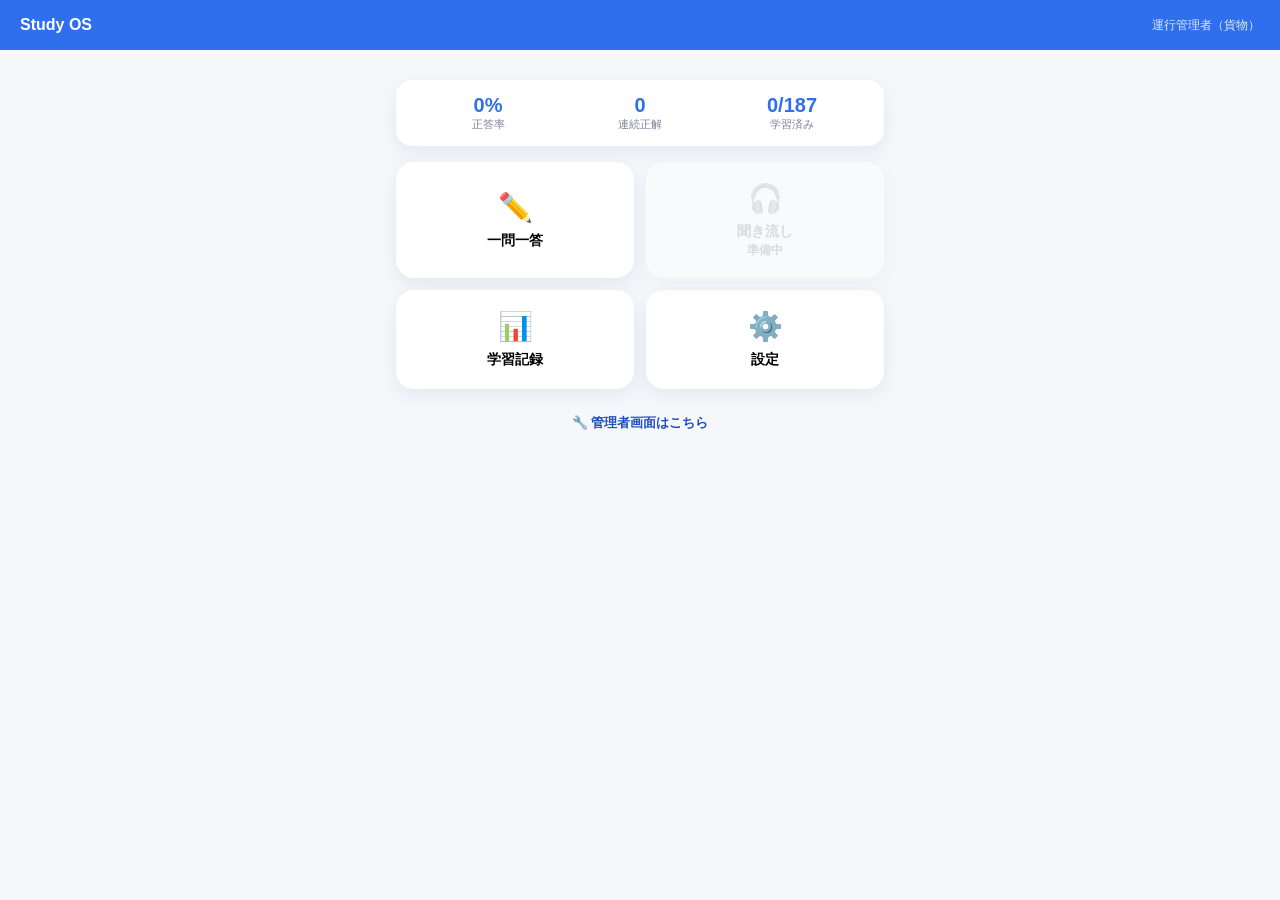
==== index.html @ a539cd66 "Study OS: 運行管理者試験対策アプリ 初回公開" ====
<!DOCTYPE html>
<html lang="ja">
<head>
<meta charset="UTF-8">
<meta name="viewport" content="width=device-width, initial-scale=1.0">
<title>Study OS</title>
<link rel="stylesheet" href="css/style.css">
</head>
<body>
  <header class="appbar">
    <span id="appbarTitle">Study OS</span>
    <span class="cert" id="appbarCert"></span>
  </header>
  <main id="app"></main>

  <script src="js/data.js?v=2"></script>
  <script src="js/app.js?v=2"></script>
</body>
</html>
---- css/style.css ----
:root {
  --primary: #2f6fed;
  --primary-dark: #1d4fbd;
  --ok: #06d6a0;
  --ng: #ff5566;
  --bg: #f5f7fb;
  --card: #ffffff;
  --ink: #22273a;
  --sub: #7a8199;
  --shadow: 0 6px 18px rgba(30,60,120,0.08);
}
* { box-sizing: border-box; }
body {
  margin: 0;
  font-family: "Hiragino Sans", "Yu Gothic", sans-serif;
  background: var(--bg);
  color: var(--ink);
  padding-bottom: 80px;
}
header.appbar {
  background: var(--primary);
  color: white;
  padding: 16px 20px;
  font-weight: 700;
  font-size: 16px;
  position: sticky;
  top: 0;
  z-index: 10;
  display: flex;
  align-items: center;
  justify-content: space-between;
}
header.appbar .cert {
  font-size: 12px;
  opacity: 0.85;
  font-weight: 500;
}
main {
  max-width: 520px;
  margin: 0 auto;
  padding: 16px;
}

/* ホーム */
.menu-grid {
  display: grid;
  grid-template-columns: 1fr 1fr;
  gap: 12px;
  margin-top: 16px;
}
.menu-card {
  background: var(--card);
  border-radius: 18px;
  box-shadow: var(--shadow);
  padding: 20px 14px;
  text-align: center;
  cursor: pointer;
  border: none;
  font-family: inherit;
}
.menu-card .icon { font-size: 28px; display: block; margin-bottom: 8px; }
.menu-card .label { font-weight: 700; font-size: 14px; }
.menu-card:disabled { opacity: 0.45; cursor: default; }

.stats-bar {
  background: var(--card);
  border-radius: 16px;
  box-shadow: var(--shadow);
  padding: 14px 16px;
  display: flex;
  justify-content: space-between;
  margin-top: 14px;
}
.stats-bar .stat { text-align: center; flex: 1; }
.stats-bar .num { font-size: 20px; font-weight: 800; color: var(--primary); }
.stats-bar .label { font-size: 11px; color: var(--sub); }

/* 問題カード */
.q-card {
  background: var(--card);
  border-radius: 18px;
  box-shadow: var(--shadow);
  padding: 20px;
  margin-top: 16px;
}
.q-meta {
  display: flex;
  gap: 8px;
  font-size: 11px;
  margin-bottom: 10px;
}
.q-meta span {
  background: #eef2ff;
  color: var(--primary-dark);
  padding: 3px 8px;
  border-radius: 999px;
  font-weight: 600;
}
.q-text {
  font-size: 16px;
  font-weight: 700;
  line-height: 1.6;
  margin-bottom: 16px;
}
.choice {
  display: block;
  width: 100%;
  text-align: left;
  background: #fafbff;
  border: 1.5px solid #e4e8f5;
  border-radius: 12px;
  padding: 12px 14px;
  margin-bottom: 10px;
  font-size: 14px;
  cursor: pointer;
  font-family: inherit;
}
.choice.correct { background: #e6fbf4; border-color: var(--ok); }
.choice.wrong { background: #ffeef0; border-color: var(--ng); }
.choice:disabled { cursor: default; }

.result-box {
  margin-top: 14px;
  padding: 14px;
  border-radius: 12px;
  font-size: 14px;
  line-height: 1.7;
}
.result-box.correct { background: #e6fbf4; border: 1px solid var(--ok); }
.result-box.wrong { background: #ffeef0; border: 1px solid var(--ng); }
.result-box .title { font-weight: 800; margin-bottom: 6px; font-size: 15px; }

.next-btn {
  display: block;
  width: 100%;
  margin-top: 14px;
  padding: 14px;
  border: none;
  border-radius: 12px;
  background: var(--primary);
  color: white;
  font-weight: 700;
  font-size: 15px;
  cursor: pointer;
}

.back-link {
  display: inline-block;
  margin-bottom: 8px;
  color: var(--primary-dark);
  font-size: 13px;
  text-decoration: none;
  font-weight: 600;
}

/* 設定 */
.field-group { margin-bottom: 18px; }
.field-group label { font-size: 13px; font-weight: 700; display: block; margin-bottom: 8px; }
.pill-group { display: flex; flex-wrap: wrap; gap: 8px; }
.pill-group button {
  border: 1.5px solid #ddd;
  background: white;
  border-radius: 999px;
  padding: 8px 14px;
  font-size: 13px;
  cursor: pointer;
  font-family: inherit;
}
.pill-group button.active { background: var(--primary); border-color: var(--primary); color: white; }

.empty-state {
  text-align: center;
  color: var(--sub);
  padding: 40px 20px;
  font-size: 14px;
}

/* 汎用ユーティリティ（js側のインラインstyleをここへ集約） */
.text-center { text-align: center; }
.mt-sm { margin-top: 8px; }
.mt-lg { margin-top: 24px; }
.text-sm { font-size: 14px; }
.pitfall-note { margin-top: 8px; color: #a33; }

.exam-result-card { text-align: center; }
.exam-result-card .exam-label { font-size: 15px; color: var(--sub); }
.exam-result-card .exam-rate { font-size: 40px; font-weight: 800; color: var(--primary); margin: 10px 0; }

.choice.is-correct-preview { border-color: var(--ok); background: #e6fbf4; }
.result-box.mt-md { margin-top: 10px; }
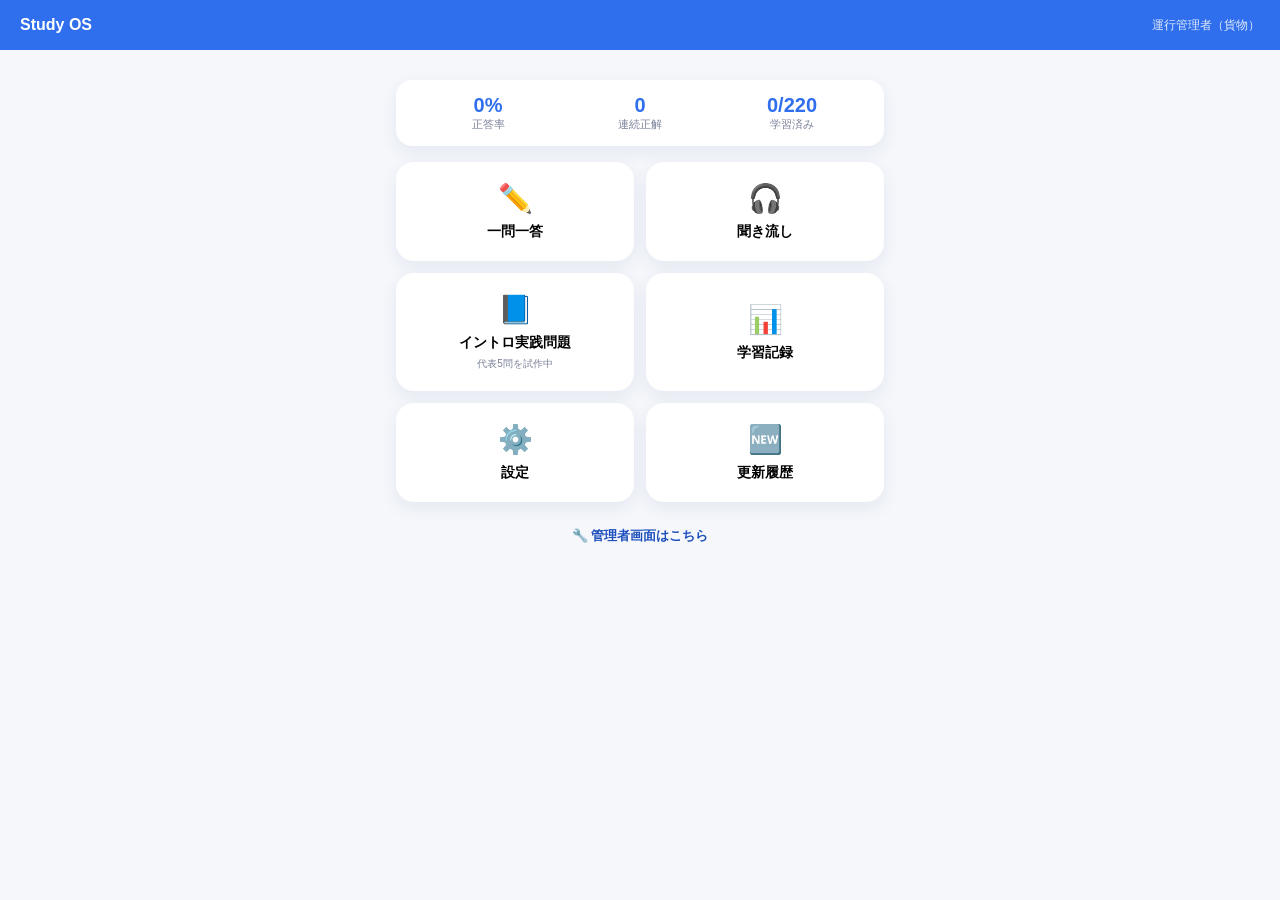
==== commit aa455206: "feat(study-os): V1公開準備の基盤を追加 問題：既存220問は動作していたが、形式の異なるイントロ60問の正本構造、利用者向け更新履歴、自然音声の安全な試作手順がなかった。  変更前：" ====
--- a/index.html
+++ b/index.html
@@ -13,7 +13,7 @@
   </header>
   <main id="app"></main>
 
-  <script src="js/data.js?v=2"></script>
-  <script src="js/app.js?v=2"></script>
+  <script src="js/data.js?v=3"></script>
+  <script src="js/app.js?v=3"></script>
 </body>
 </html>
--- a/css/style.css
+++ b/css/style.css
@@ -60,6 +60,7 @@
 }
 .menu-card .icon { font-size: 28px; display: block; margin-bottom: 8px; }
 .menu-card .label { font-weight: 700; font-size: 14px; }
+.menu-card .menu-note { display: block; color: var(--sub); font-size: 10px; margin-top: 5px; }
 .menu-card:disabled { opacity: 0.45; cursor: default; }
 
 .stats-bar {
@@ -188,3 +189,42 @@
 
 .choice.is-correct-preview { border-color: var(--ok); background: #e6fbf4; }
 .result-box.mt-md { margin-top: 10px; }
+
+/* 聞き流し */
+.listening-status {
+  text-align: center;
+  font-size: 14px;
+  color: var(--sub);
+  background: #f5f7fb;
+  border-radius: 10px;
+  padding: 12px;
+  margin: 16px 0;
+}
+.listening-controls {
+  display: flex;
+  gap: 10px;
+  margin-top: 10px;
+}
+.listening-controls .choice {
+  margin-bottom: 0;
+  text-align: center;
+}
+
+/* イントロ実践問題 */
+.intro-progress { color: var(--sub); font-size: 12px; text-align: right; }
+.intro-passage { background: #f7f8fc; border-left: 4px solid var(--primary); border-radius: 8px; padding: 14px; line-height: 1.8; font-size: 14px; margin-bottom: 16px; }
+.intro-blank { color: var(--primary-dark); }
+.intro-select-label { display: block; font-size: 13px; font-weight: 700; margin: 10px 0; }
+.intro-select { display: block; width: 100%; margin-top: 5px; padding: 11px; border: 1.5px solid #dfe4f2; border-radius: 10px; background: white; font: inherit; }
+.intro-options { display: grid; gap: 9px; }
+.intro-option { display: flex; gap: 8px; align-items: flex-start; padding: 12px; border: 1.5px solid #e4e8f5; border-radius: 12px; background: #fafbff; font-size: 14px; line-height: 1.55; cursor: pointer; }
+.intro-option input { margin-top: 4px; flex: 0 0 auto; }
+.intro-subquestion { border: 1px solid #e4e8f5; border-radius: 12px; padding: 12px; margin: 14px 0; }
+.intro-subquestion legend { font-size: 13px; font-weight: 700; line-height: 1.5; padding: 0 5px; }
+.intro-warning { margin-top: 12px; padding: 10px; background: #fff8dd; border-radius: 10px; color: #765b00; font-size: 12px; line-height: 1.5; }
+
+/* 更新履歴 */
+.release-heading { display: flex; justify-content: space-between; align-items: baseline; gap: 12px; border-bottom: 1px solid #e8ebf4; padding-bottom: 10px; }
+.release-heading span { color: var(--sub); font-size: 12px; }
+.release-section h3 { font-size: 13px; margin: 14px 0 5px; }
+.release-section ul { padding-left: 20px; margin: 0; font-size: 13px; line-height: 1.7; }
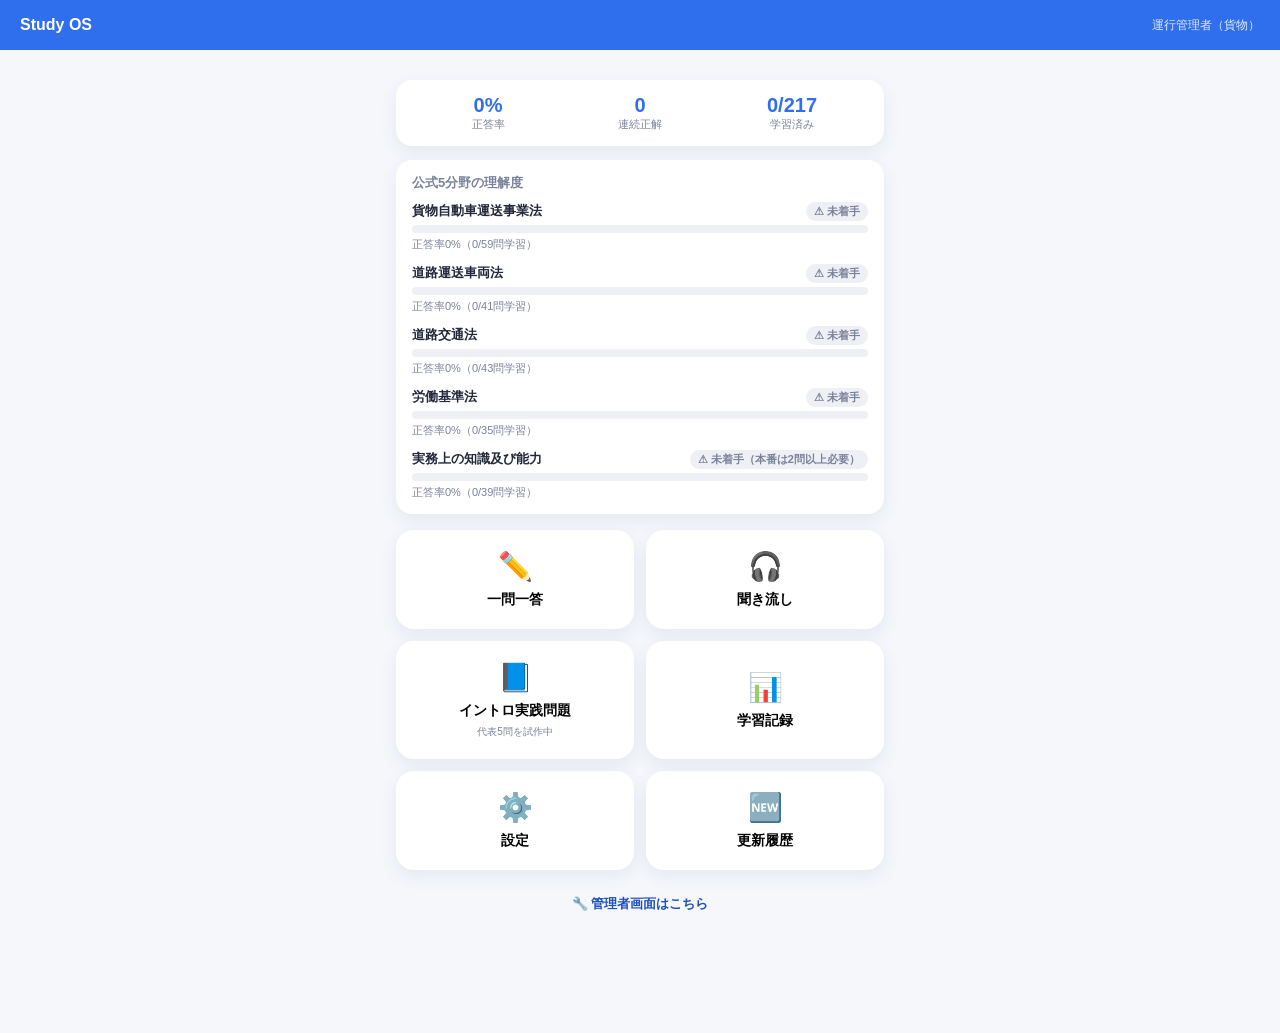
==== commit e4907bfd: "feat(home): 公式5分野の理解度・足切りリスクをホーム画面に表示 問題：問題単位に「足切り注意」タグを付けただけでは、利用者は自分がどの分野で足切りに引っかかりそうかを判断できなかった。市販" ====
--- a/index.html
+++ b/index.html
@@ -4,7 +4,7 @@
 <meta charset="UTF-8">
 <meta name="viewport" content="width=device-width, initial-scale=1.0">
 <title>Study OS</title>
-<link rel="stylesheet" href="css/style.css">
+<link rel="stylesheet" href="css/style.css?v=4">
 </head>
 <body>
   <header class="appbar">
@@ -13,7 +13,7 @@
   </header>
   <main id="app"></main>
 
-  <script src="js/data.js?v=3"></script>
-  <script src="js/app.js?v=3"></script>
+  <script src="js/data.js?v=4"></script>
+  <script src="js/app.js?v=4"></script>
 </body>
 </html>
--- a/css/style.css
+++ b/css/style.css
@@ -223,6 +223,26 @@
 .intro-subquestion legend { font-size: 13px; font-weight: 700; line-height: 1.5; padding: 0 5px; }
 .intro-warning { margin-top: 12px; padding: 10px; background: #fff8dd; border-radius: 10px; color: #765b00; font-size: 12px; line-height: 1.5; }
 
+/* 公式5分野の理解度（ホーム画面） */
+.field-breakdown { background: var(--card); border-radius: 16px; box-shadow: var(--shadow); padding: 14px 16px; margin-top: 14px; }
+.field-breakdown-title { font-size: 13px; font-weight: 700; color: var(--sub); margin-bottom: 10px; }
+.field-row { margin-bottom: 12px; }
+.field-row:last-child { margin-bottom: 0; }
+.field-row-head { display: flex; justify-content: space-between; align-items: baseline; font-size: 13px; margin-bottom: 4px; }
+.field-name { font-weight: 700; }
+.field-status { font-size: 11px; font-weight: 700; padding: 2px 8px; border-radius: 999px; }
+.field-status--todo { background: #eef0f5; color: var(--sub); }
+.field-status--warn { background: #ffeef0; color: #c0334a; }
+.field-status--mid { background: #eef2ff; color: var(--primary-dark); }
+.field-status--good { background: #e6fbf4; color: #0a8a63; }
+.field-bar-track { height: 8px; border-radius: 999px; background: #eef0f5; overflow: hidden; }
+.field-bar-fill { height: 100%; border-radius: 999px; }
+.field-bar-fill--todo { background: #d7dbe6; }
+.field-bar-fill--warn { background: var(--ng); }
+.field-bar-fill--mid { background: var(--primary); }
+.field-bar-fill--good { background: var(--ok); }
+.field-row-note { font-size: 11px; color: var(--sub); margin-top: 4px; }
+
 /* 更新履歴 */
 .release-heading { display: flex; justify-content: space-between; align-items: baseline; gap: 12px; border-bottom: 1px solid #e8ebf4; padding-bottom: 10px; }
 .release-heading span { color: var(--sub); font-size: 12px; }
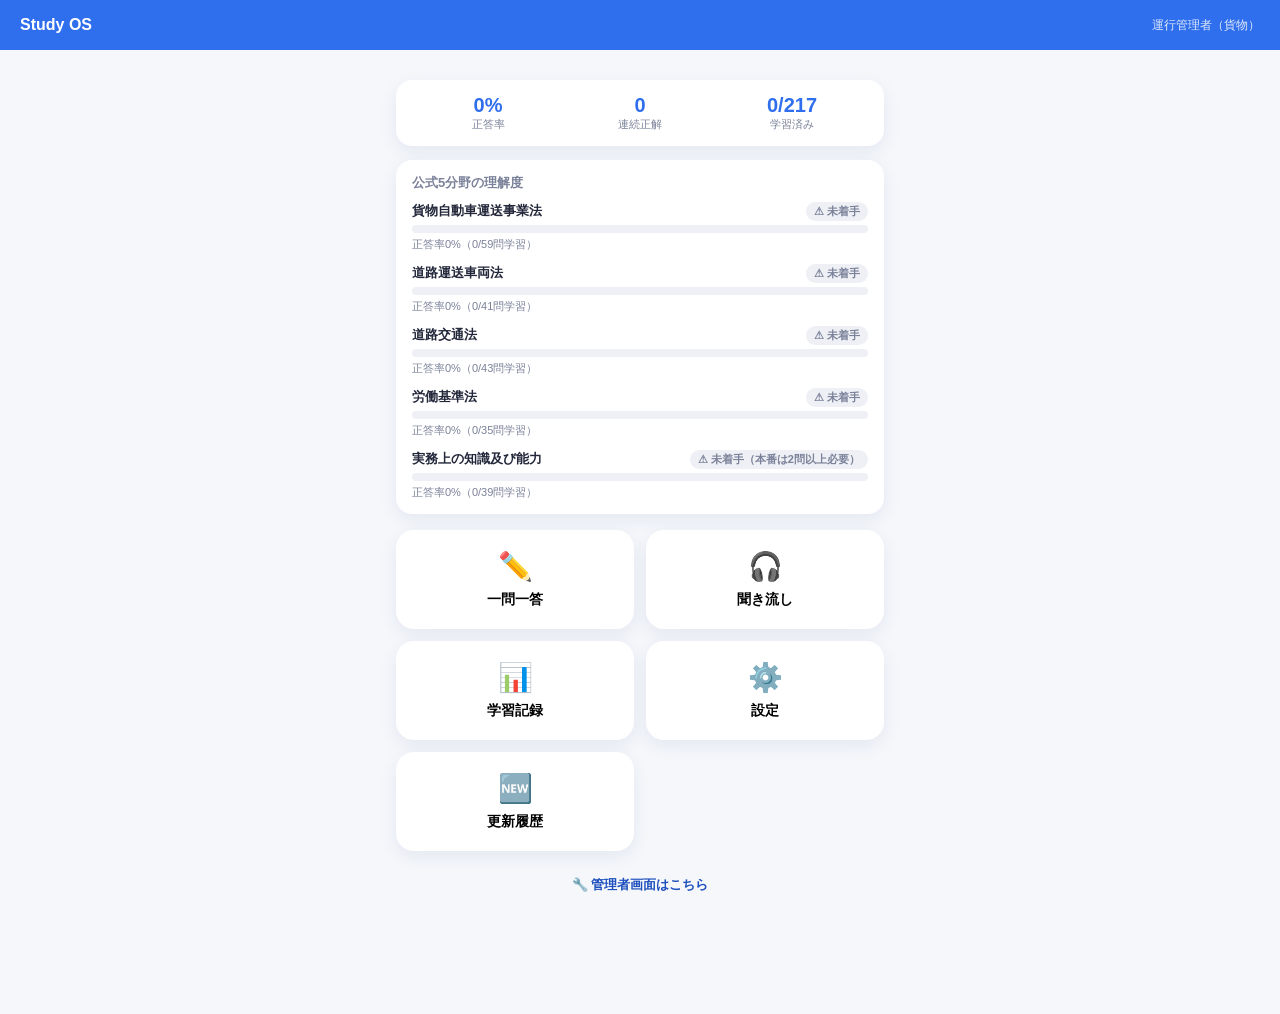
==== commit 1722fa1c: "問題：イントロ実践問題(正本60問中5問のみ試作)がV1公開版に含まれると、未完成機能が利用者に見える状態になる。 変更前：data/intro_questions.jsonとdocs/INTRO_Q" ====
--- a/index.html
+++ b/index.html
@@ -4,7 +4,7 @@
 <meta charset="UTF-8">
 <meta name="viewport" content="width=device-width, initial-scale=1.0">
 <title>Study OS</title>
-<link rel="stylesheet" href="css/style.css?v=4">
+<link rel="stylesheet" href="css/style.css?v=5">
 </head>
 <body>
   <header class="appbar">
@@ -13,7 +13,7 @@
   </header>
   <main id="app"></main>
 
-  <script src="js/data.js?v=4"></script>
-  <script src="js/app.js?v=4"></script>
+  <script src="js/data.js?v=5"></script>
+  <script src="js/app.js?v=5"></script>
 </body>
 </html>
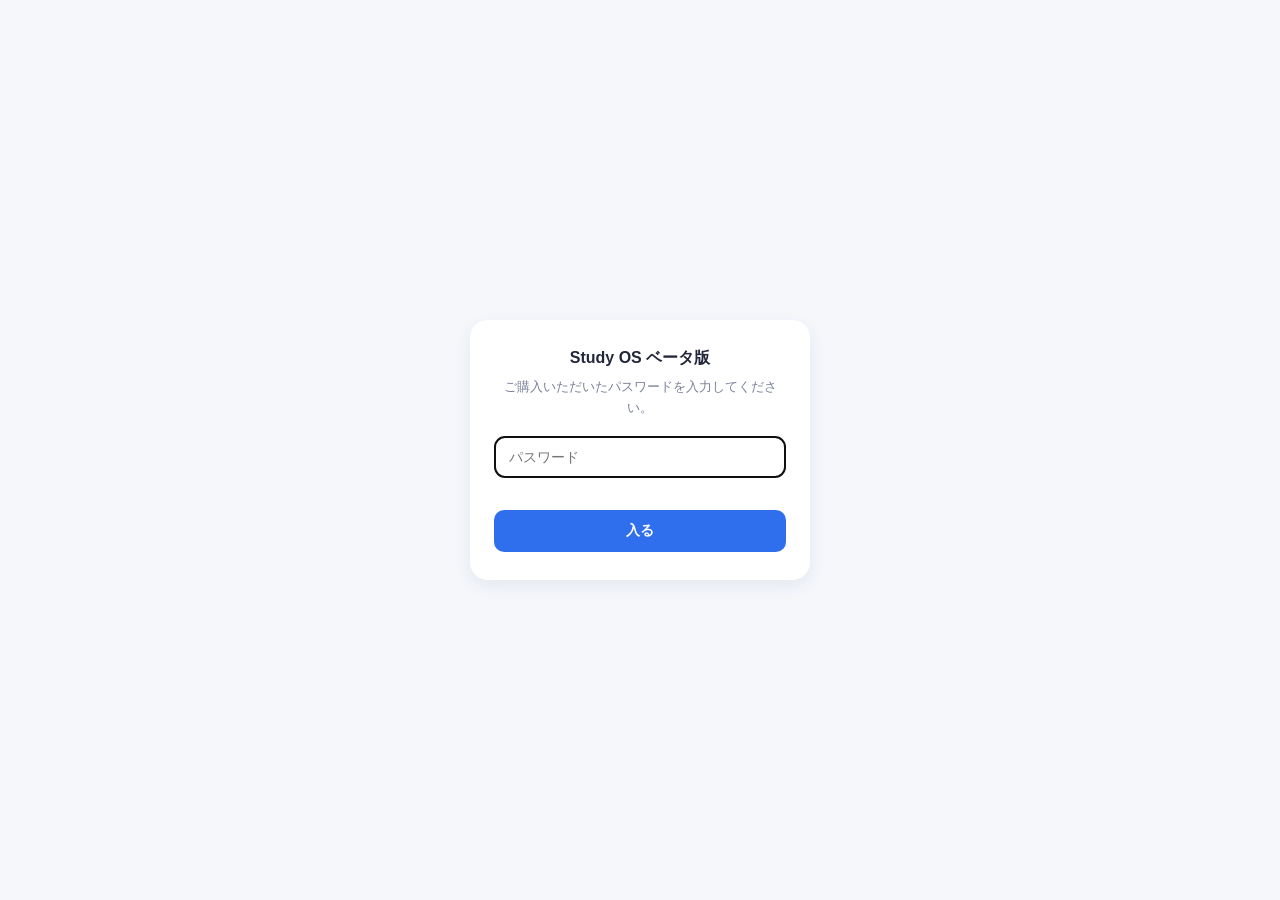
==== commit b081add8: "問題：V1有料ベータ販売の前提として、購入者以外が学習画面・管理画面にアクセスできる状態であり、ベータ版であることの表記や免責・返金条件もアプリ内に存在しなかった。 変更前：index.html/ad" ====
--- a/index.html
+++ b/index.html
@@ -4,7 +4,7 @@
 <meta charset="UTF-8">
 <meta name="viewport" content="width=device-width, initial-scale=1.0">
 <title>Study OS</title>
-<link rel="stylesheet" href="css/style.css?v=5">
+<link rel="stylesheet" href="css/style.css?v=7">
 </head>
 <body>
   <header class="appbar">
@@ -13,7 +13,8 @@
   </header>
   <main id="app"></main>
 
-  <script src="js/data.js?v=5"></script>
-  <script src="js/app.js?v=5"></script>
+  <script src="js/gate.js?v=7"></script>
+  <script src="js/data.js?v=7"></script>
+  <script src="js/app.js?v=7"></script>
 </body>
 </html>
--- a/css/style.css
+++ b/css/style.css
@@ -243,6 +243,11 @@
 .field-bar-fill--good { background: var(--ok); }
 .field-row-note { font-size: 11px; color: var(--sub); margin-top: 4px; }
 
+/* ベータ版について */
+.beta-notice { margin-top: 16px; font-size: 12px; color: var(--sub); }
+.beta-notice summary { cursor: pointer; font-weight: 700; padding: 8px 0; }
+.beta-notice ul { padding-left: 18px; margin: 8px 0 0; line-height: 1.8; }
+
 /* 更新履歴 */
 .release-heading { display: flex; justify-content: space-between; align-items: baseline; gap: 12px; border-bottom: 1px solid #e8ebf4; padding-bottom: 10px; }
 .release-heading span { color: var(--sub); font-size: 12px; }
